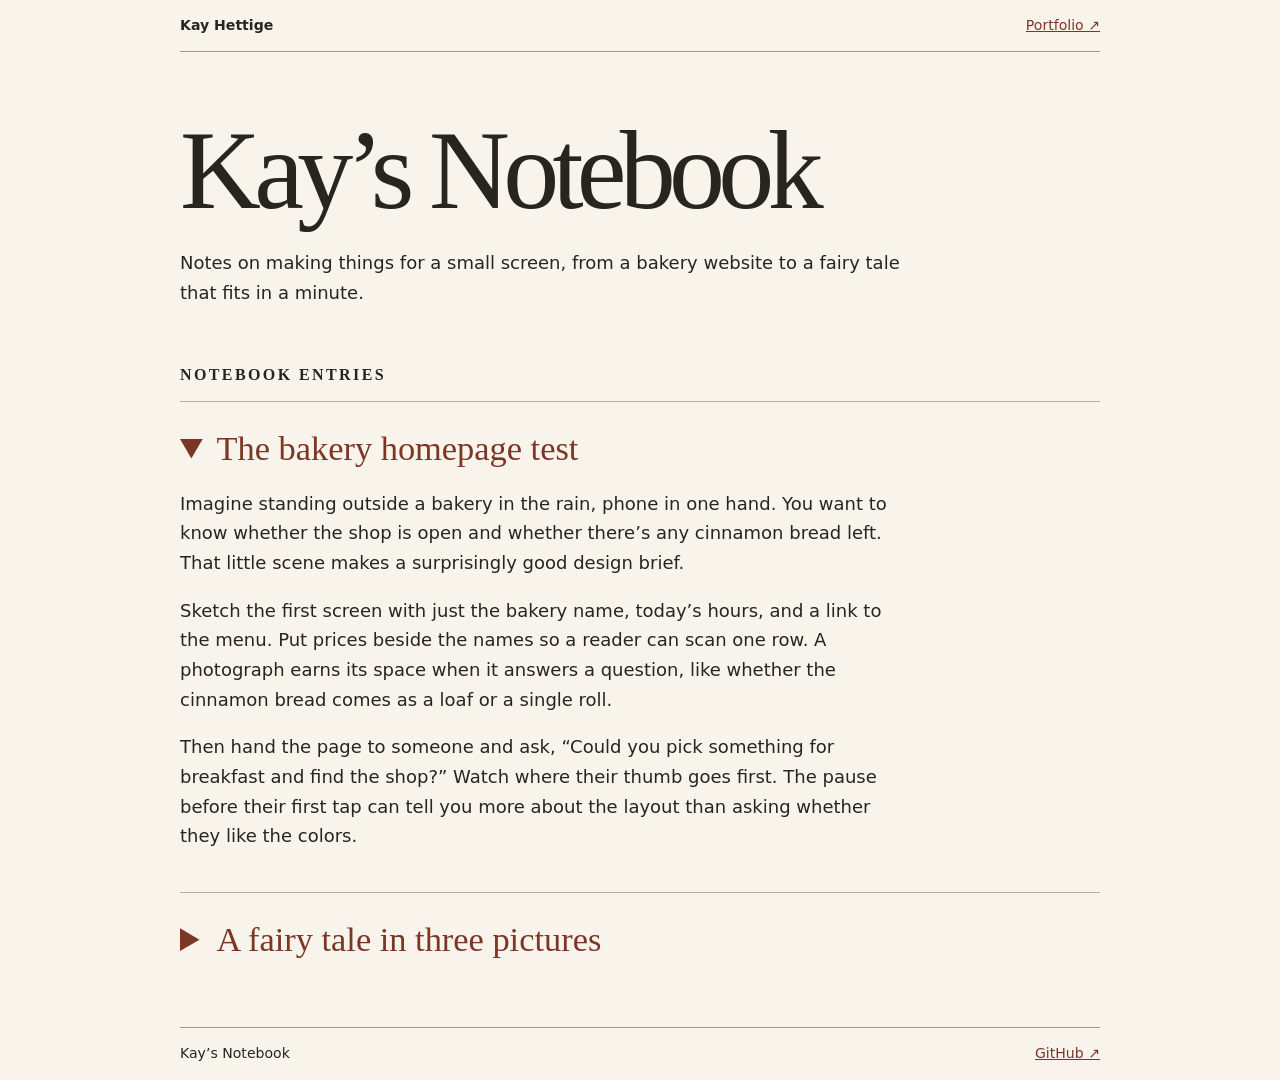
==== blog/index.html @ 29d6768a "Publish Kay’s Notebook with two opening entries" ====
<!doctype html>
<html lang="en"><head><meta charset="utf-8"><meta name="viewport" content="width=device-width, initial-scale=1"><title>Kay’s Notebook | Design & storytelling</title><meta name="description" content="Kay’s field notes on designing useful websites and writing short fantasy stories."><style>
*{box-sizing:border-box}body{margin:0;background:#f8f4ec;color:#28251f;font:18px/1.65 system-ui,sans-serif}main,header,footer{width:min(92%,920px);margin:auto}header,footer{display:flex;justify-content:space-between;gap:1em;padding:1em 0;border-bottom:1px solid #a79a86;font-size:.88rem}a,summary{color:#7c3626}a:hover,summary:hover{text-decoration:underline}h1,h2,summary{font-family:Georgia,serif}h1{font-weight:400;font-size:clamp(3.4rem,10vw,7rem);line-height:1;letter-spacing:-.06em;margin:.55em 0 .2em}main>p{max-width:40em;margin:0 0 3em}h2{font-size:1rem;text-transform:uppercase;letter-spacing:.15em}details{border-top:1px solid #b9ac98;padding:1.3em 0}summary{cursor:pointer;font-size:clamp(1.45rem,4vw,2.15rem);line-height:1.3}details p{max-width:62ch}footer{border-top:1px solid #a79a86;border-bottom:0;margin-top:3em}a:focus-visible,summary:focus-visible{outline:3px solid #77532e;outline-offset:4px}
</style></head><body><header><strong>Kay Hettige</strong><a href="../">Portfolio ↗</a></header><main><h1>Kay’s Notebook</h1><p>Notes on making things for a small screen, from a bakery website to a fairy tale that fits in a minute.</p><h2>Notebook entries</h2>
<details open><summary>The bakery homepage test</summary><p>Imagine standing outside a bakery in the rain, phone in one hand. You want to know whether the shop is open and whether there’s any cinnamon bread left. That little scene makes a surprisingly good design brief.</p><p>Sketch the first screen with just the bakery name, today’s hours, and a link to the menu. Put prices beside the names so a reader can scan one row. A photograph earns its space when it answers a question, like whether the cinnamon bread comes as a loaf or a single roll.</p><p>Then hand the page to someone and ask, “Could you pick something for breakfast and find the shop?” Watch where their thumb goes first. The pause before their first tap can tell you more about the layout than asking whether they like the colors.</p></details>
<details><summary>A fairy tale in three pictures</summary><p>A girl finds a moonbeam caught on her clothesline. By morning it will fade. She could keep it in a jar, but the moths have already gathered at her window.</p><p>For a short video, that opening gives us three pictures to work with. First, show the thread of light snagged on a wooden peg. Next, let the glass jar fill the frame as the girl lowers it over the light. Finally, show her lifting the jar again as the moths fly out carrying silver dust.</p><p>The middle picture matters most. Without the jar, the girl has nothing to give up. With it, opening her hand tells the ending before the narrator needs to say a word.</p></details></main><footer><span>Kay’s Notebook</span><a href="https://github.com/Omeela">GitHub ↗</a></footer></body></html>
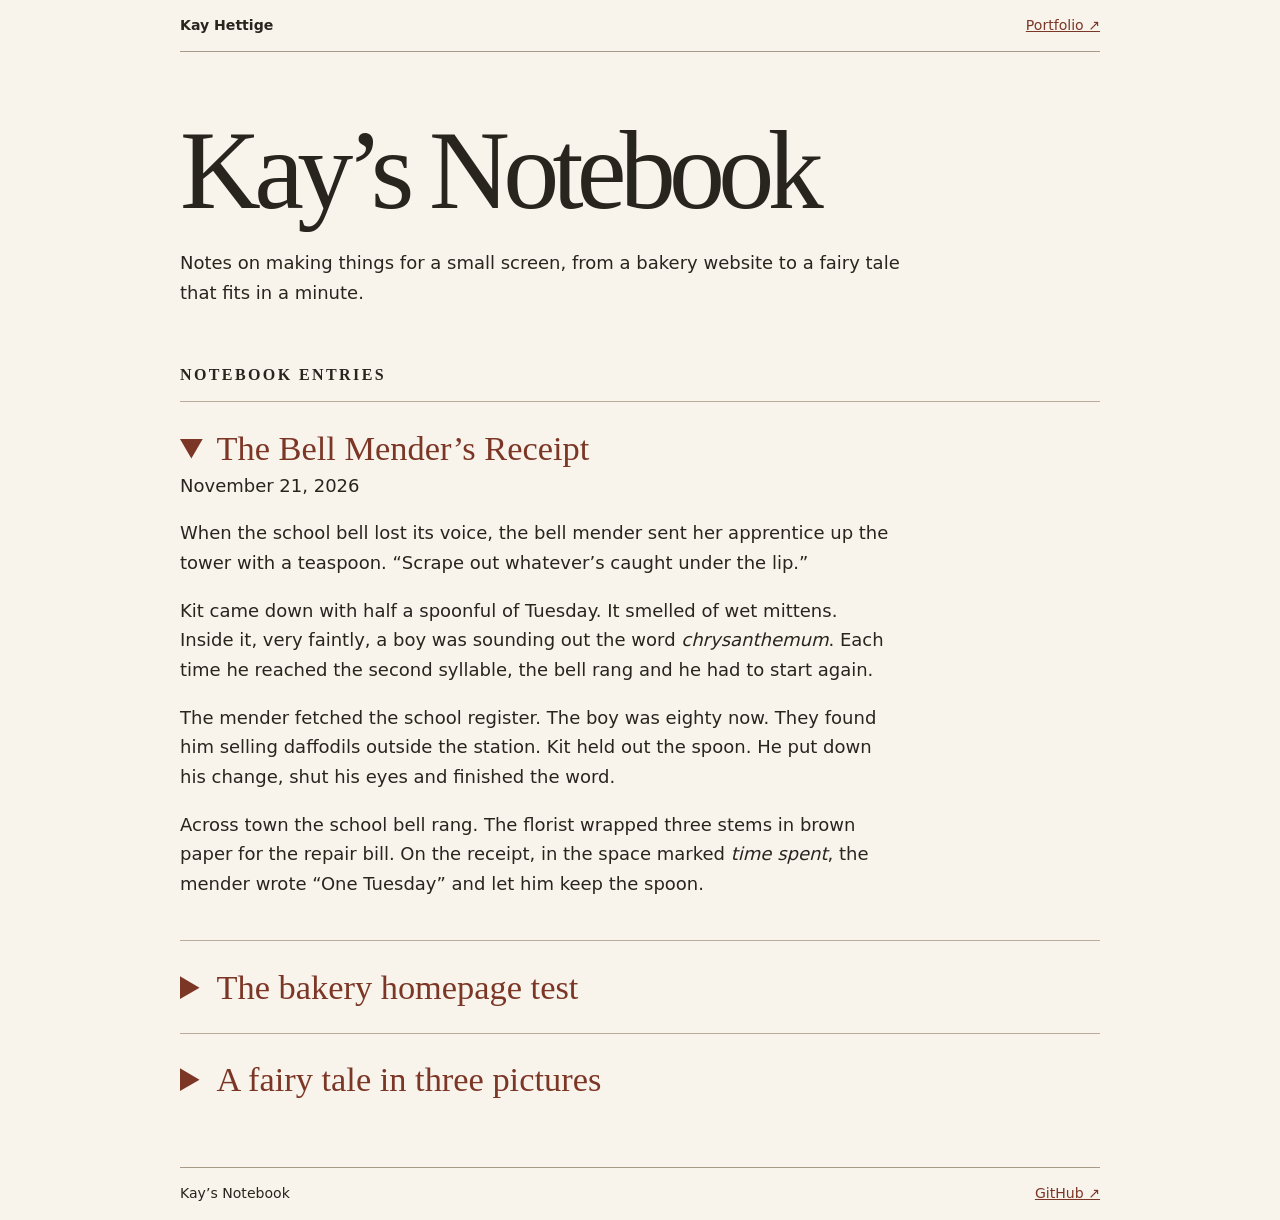
==== commit 38cba5ee: "Publish The Bell Mender’s Receipt for November 21" ====
--- a/blog/index.html
+++ b/blog/index.html
@@ -2,5 +2,6 @@
 <html lang="en"><head><meta charset="utf-8"><meta name="viewport" content="width=device-width, initial-scale=1"><title>Kay’s Notebook | Design & storytelling</title><meta name="description" content="Kay’s field notes on designing useful websites and writing short fantasy stories."><style>
 *{box-sizing:border-box}body{margin:0;background:#f8f4ec;color:#28251f;font:18px/1.65 system-ui,sans-serif}main,header,footer{width:min(92%,920px);margin:auto}header,footer{display:flex;justify-content:space-between;gap:1em;padding:1em 0;border-bottom:1px solid #a79a86;font-size:.88rem}a,summary{color:#7c3626}a:hover,summary:hover{text-decoration:underline}h1,h2,summary{font-family:Georgia,serif}h1{font-weight:400;font-size:clamp(3.4rem,10vw,7rem);line-height:1;letter-spacing:-.06em;margin:.55em 0 .2em}main>p{max-width:40em;margin:0 0 3em}h2{font-size:1rem;text-transform:uppercase;letter-spacing:.15em}details{border-top:1px solid #b9ac98;padding:1.3em 0}summary{cursor:pointer;font-size:clamp(1.45rem,4vw,2.15rem);line-height:1.3}details p{max-width:62ch}footer{border-top:1px solid #a79a86;border-bottom:0;margin-top:3em}a:focus-visible,summary:focus-visible{outline:3px solid #77532e;outline-offset:4px}
 </style></head><body><header><strong>Kay Hettige</strong><a href="../">Portfolio ↗</a></header><main><h1>Kay’s Notebook</h1><p>Notes on making things for a small screen, from a bakery website to a fairy tale that fits in a minute.</p><h2>Notebook entries</h2>
-<details open><summary>The bakery homepage test</summary><p>Imagine standing outside a bakery in the rain, phone in one hand. You want to know whether the shop is open and whether there’s any cinnamon bread left. That little scene makes a surprisingly good design brief.</p><p>Sketch the first screen with just the bakery name, today’s hours, and a link to the menu. Put prices beside the names so a reader can scan one row. A photograph earns its space when it answers a question, like whether the cinnamon bread comes as a loaf or a single roll.</p><p>Then hand the page to someone and ask, “Could you pick something for breakfast and find the shop?” Watch where their thumb goes first. The pause before their first tap can tell you more about the layout than asking whether they like the colors.</p></details>
+<details open id="the-bell-menders-receipt"><summary>The Bell Mender’s Receipt</summary><time datetime="2026-11-21">November 21, 2026</time><p>When the school bell lost its voice, the bell mender sent her apprentice up the tower with a teaspoon. “Scrape out whatever’s caught under the lip.”</p><p>Kit came down with half a spoonful of Tuesday. It smelled of wet mittens. Inside it, very faintly, a boy was sounding out the word <em>chrysanthemum</em>. Each time he reached the second syllable, the bell rang and he had to start again.</p><p>The mender fetched the school register. The boy was eighty now. They found him selling daffodils outside the station. Kit held out the spoon. He put down his change, shut his eyes and finished the word.</p><p>Across town the school bell rang. The florist wrapped three stems in brown paper for the repair bill. On the receipt, in the space marked <em>time spent</em>, the mender wrote “One Tuesday” and let him keep the spoon.</p></details>
+<details><summary>The bakery homepage test</summary><p>Imagine standing outside a bakery in the rain, phone in one hand. You want to know whether the shop is open and whether there’s any cinnamon bread left. That little scene makes a surprisingly good design brief.</p><p>Sketch the first screen with just the bakery name, today’s hours, and a link to the menu. Put prices beside the names so a reader can scan one row. A photograph earns its space when it answers a question, like whether the cinnamon bread comes as a loaf or a single roll.</p><p>Then hand the page to someone and ask, “Could you pick something for breakfast and find the shop?” Watch where their thumb goes first. The pause before their first tap can tell you more about the layout than asking whether they like the colors.</p></details>
 <details><summary>A fairy tale in three pictures</summary><p>A girl finds a moonbeam caught on her clothesline. By morning it will fade. She could keep it in a jar, but the moths have already gathered at her window.</p><p>For a short video, that opening gives us three pictures to work with. First, show the thread of light snagged on a wooden peg. Next, let the glass jar fill the frame as the girl lowers it over the light. Finally, show her lifting the jar again as the moths fly out carrying silver dust.</p><p>The middle picture matters most. Without the jar, the girl has nothing to give up. With it, opening her hand tells the ending before the narrator needs to say a word.</p></details></main><footer><span>Kay’s Notebook</span><a href="https://github.com/Omeela">GitHub ↗</a></footer></body></html>
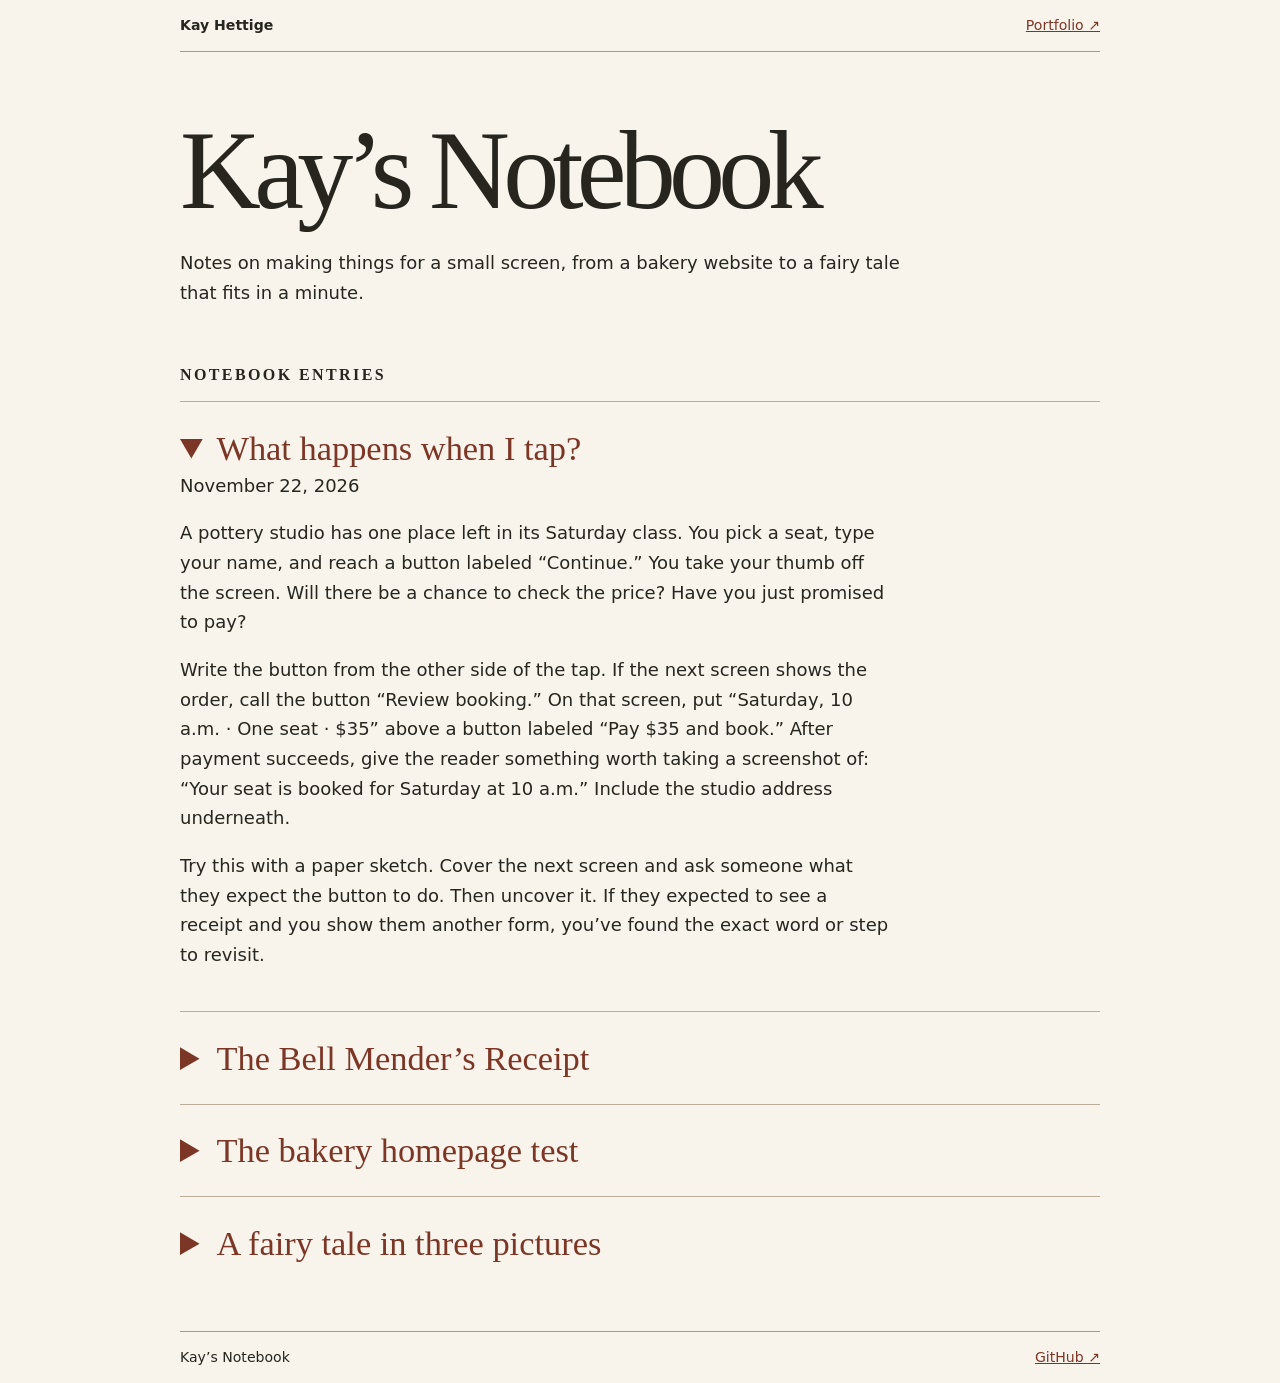
==== commit 00a50870: "Add November 22 design note on booking buttons" ====
--- a/blog/index.html
+++ b/blog/index.html
@@ -2,6 +2,7 @@
 <html lang="en"><head><meta charset="utf-8"><meta name="viewport" content="width=device-width, initial-scale=1"><title>Kay’s Notebook | Design & storytelling</title><meta name="description" content="Kay’s field notes on designing useful websites and writing short fantasy stories."><style>
 *{box-sizing:border-box}body{margin:0;background:#f8f4ec;color:#28251f;font:18px/1.65 system-ui,sans-serif}main,header,footer{width:min(92%,920px);margin:auto}header,footer{display:flex;justify-content:space-between;gap:1em;padding:1em 0;border-bottom:1px solid #a79a86;font-size:.88rem}a,summary{color:#7c3626}a:hover,summary:hover{text-decoration:underline}h1,h2,summary{font-family:Georgia,serif}h1{font-weight:400;font-size:clamp(3.4rem,10vw,7rem);line-height:1;letter-spacing:-.06em;margin:.55em 0 .2em}main>p{max-width:40em;margin:0 0 3em}h2{font-size:1rem;text-transform:uppercase;letter-spacing:.15em}details{border-top:1px solid #b9ac98;padding:1.3em 0}summary{cursor:pointer;font-size:clamp(1.45rem,4vw,2.15rem);line-height:1.3}details p{max-width:62ch}footer{border-top:1px solid #a79a86;border-bottom:0;margin-top:3em}a:focus-visible,summary:focus-visible{outline:3px solid #77532e;outline-offset:4px}
 </style></head><body><header><strong>Kay Hettige</strong><a href="../">Portfolio ↗</a></header><main><h1>Kay’s Notebook</h1><p>Notes on making things for a small screen, from a bakery website to a fairy tale that fits in a minute.</p><h2>Notebook entries</h2>
-<details open id="the-bell-menders-receipt"><summary>The Bell Mender’s Receipt</summary><time datetime="2026-11-21">November 21, 2026</time><p>When the school bell lost its voice, the bell mender sent her apprentice up the tower with a teaspoon. “Scrape out whatever’s caught under the lip.”</p><p>Kit came down with half a spoonful of Tuesday. It smelled of wet mittens. Inside it, very faintly, a boy was sounding out the word <em>chrysanthemum</em>. Each time he reached the second syllable, the bell rang and he had to start again.</p><p>The mender fetched the school register. The boy was eighty now. They found him selling daffodils outside the station. Kit held out the spoon. He put down his change, shut his eyes and finished the word.</p><p>Across town the school bell rang. The florist wrapped three stems in brown paper for the repair bill. On the receipt, in the space marked <em>time spent</em>, the mender wrote “One Tuesday” and let him keep the spoon.</p></details>
+<details open id="what-happens-when-i-tap"><summary>What happens when I tap?</summary><time datetime="2026-11-22">November 22, 2026</time><p>A pottery studio has one place left in its Saturday class. You pick a seat, type your name, and reach a button labeled “Continue.” You take your thumb off the screen. Will there be a chance to check the price? Have you just promised to pay?</p><p>Write the button from the other side of the tap. If the next screen shows the order, call the button “Review booking.” On that screen, put “Saturday, 10 a.m. · One seat · $35” above a button labeled “Pay $35 and book.” After payment succeeds, give the reader something worth taking a screenshot of: “Your seat is booked for Saturday at 10 a.m.” Include the studio address underneath.</p><p>Try this with a paper sketch. Cover the next screen and ask someone what they expect the button to do. Then uncover it. If they expected to see a receipt and you show them another form, you’ve found the exact word or step to revisit.</p></details>
+<details id="the-bell-menders-receipt"><summary>The Bell Mender’s Receipt</summary><time datetime="2026-11-21">November 21, 2026</time><p>When the school bell lost its voice, the bell mender sent her apprentice up the tower with a teaspoon. “Scrape out whatever’s caught under the lip.”</p><p>Kit came down with half a spoonful of Tuesday. It smelled of wet mittens. Inside it, very faintly, a boy was sounding out the word <em>chrysanthemum</em>. Each time he reached the second syllable, the bell rang and he had to start again.</p><p>The mender fetched the school register. The boy was eighty now. They found him selling daffodils outside the station. Kit held out the spoon. He put down his change, shut his eyes and finished the word.</p><p>Across town the school bell rang. The florist wrapped three stems in brown paper for the repair bill. On the receipt, in the space marked <em>time spent</em>, the mender wrote “One Tuesday” and let him keep the spoon.</p></details>
 <details><summary>The bakery homepage test</summary><p>Imagine standing outside a bakery in the rain, phone in one hand. You want to know whether the shop is open and whether there’s any cinnamon bread left. That little scene makes a surprisingly good design brief.</p><p>Sketch the first screen with just the bakery name, today’s hours, and a link to the menu. Put prices beside the names so a reader can scan one row. A photograph earns its space when it answers a question, like whether the cinnamon bread comes as a loaf or a single roll.</p><p>Then hand the page to someone and ask, “Could you pick something for breakfast and find the shop?” Watch where their thumb goes first. The pause before their first tap can tell you more about the layout than asking whether they like the colors.</p></details>
 <details><summary>A fairy tale in three pictures</summary><p>A girl finds a moonbeam caught on her clothesline. By morning it will fade. She could keep it in a jar, but the moths have already gathered at her window.</p><p>For a short video, that opening gives us three pictures to work with. First, show the thread of light snagged on a wooden peg. Next, let the glass jar fill the frame as the girl lowers it over the light. Finally, show her lifting the jar again as the moths fly out carrying silver dust.</p><p>The middle picture matters most. Without the jar, the girl has nothing to give up. With it, opening her hand tells the ending before the narrator needs to say a word.</p></details></main><footer><span>Kay’s Notebook</span><a href="https://github.com/Omeela">GitHub ↗</a></footer></body></html>
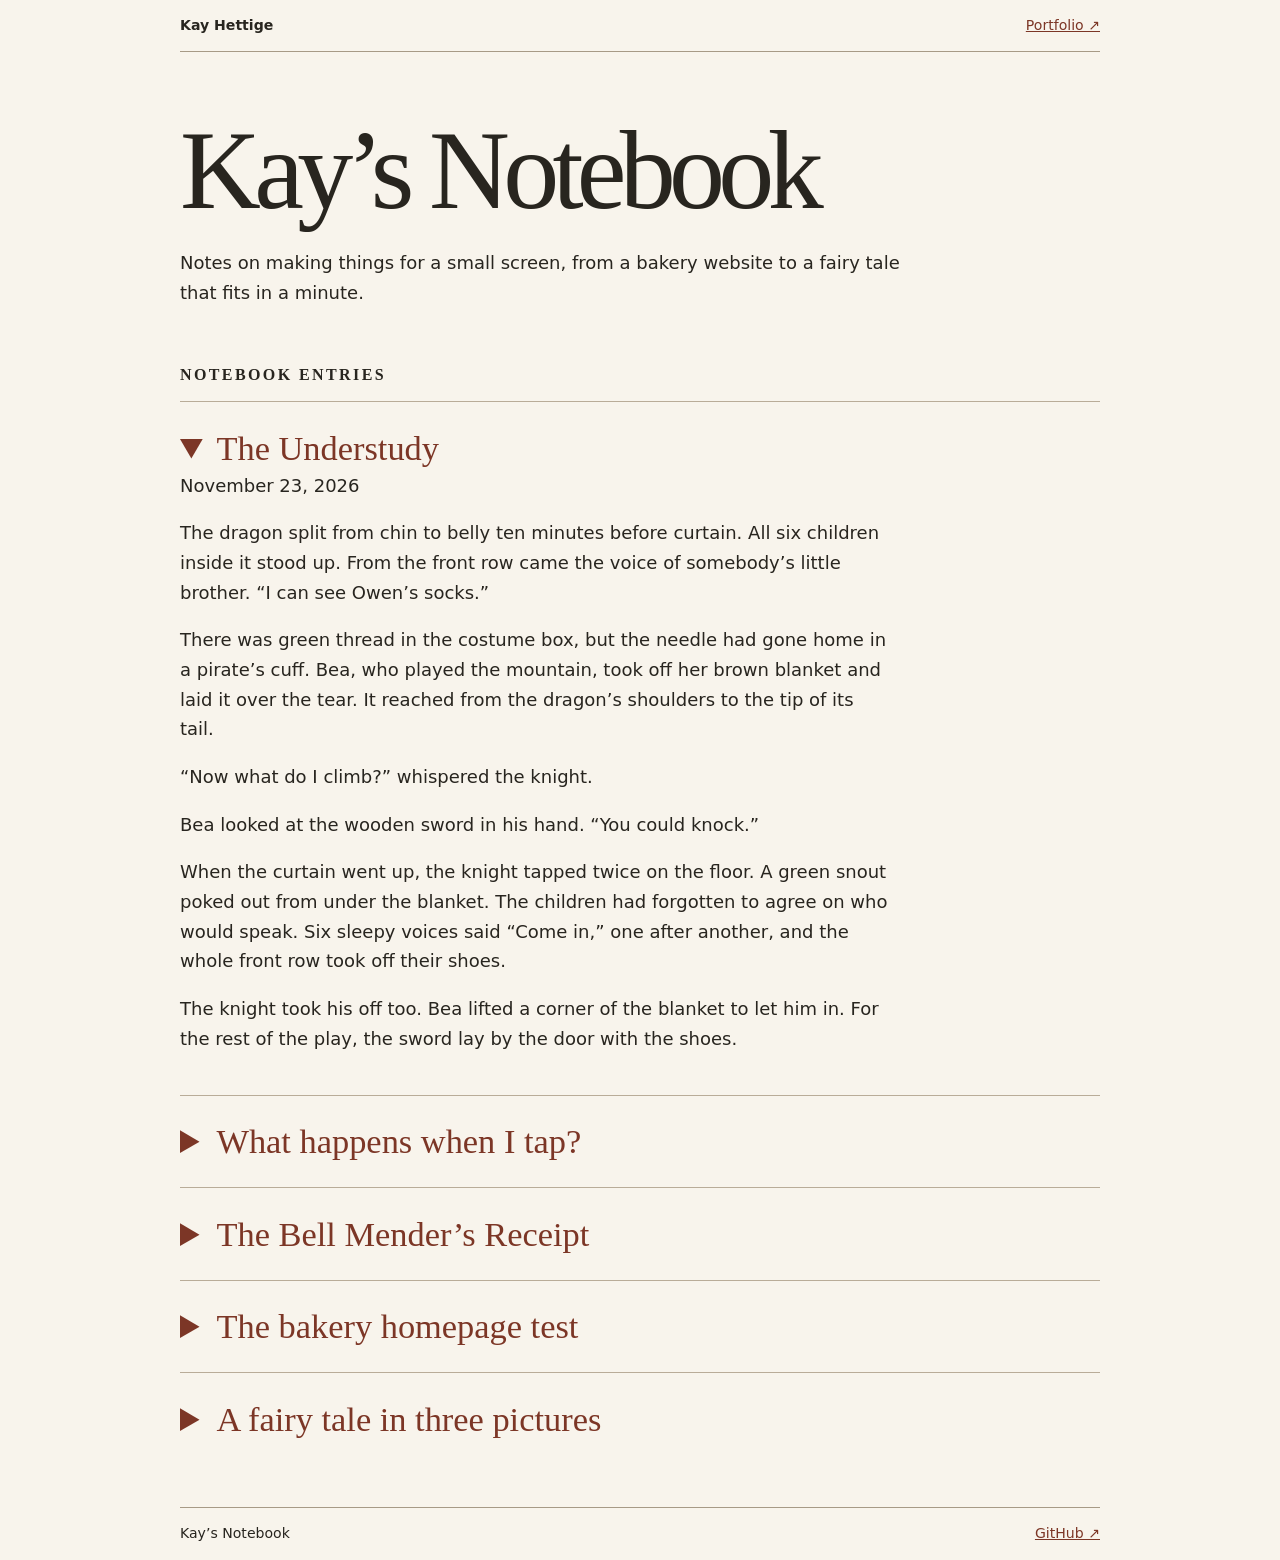
==== commit ed580af8: "Add The Understudy for November 23" ====
--- a/blog/index.html
+++ b/blog/index.html
@@ -2,7 +2,8 @@
 <html lang="en"><head><meta charset="utf-8"><meta name="viewport" content="width=device-width, initial-scale=1"><title>Kay’s Notebook | Design & storytelling</title><meta name="description" content="Kay’s field notes on designing useful websites and writing short fantasy stories."><style>
 *{box-sizing:border-box}body{margin:0;background:#f8f4ec;color:#28251f;font:18px/1.65 system-ui,sans-serif}main,header,footer{width:min(92%,920px);margin:auto}header,footer{display:flex;justify-content:space-between;gap:1em;padding:1em 0;border-bottom:1px solid #a79a86;font-size:.88rem}a,summary{color:#7c3626}a:hover,summary:hover{text-decoration:underline}h1,h2,summary{font-family:Georgia,serif}h1{font-weight:400;font-size:clamp(3.4rem,10vw,7rem);line-height:1;letter-spacing:-.06em;margin:.55em 0 .2em}main>p{max-width:40em;margin:0 0 3em}h2{font-size:1rem;text-transform:uppercase;letter-spacing:.15em}details{border-top:1px solid #b9ac98;padding:1.3em 0}summary{cursor:pointer;font-size:clamp(1.45rem,4vw,2.15rem);line-height:1.3}details p{max-width:62ch}footer{border-top:1px solid #a79a86;border-bottom:0;margin-top:3em}a:focus-visible,summary:focus-visible{outline:3px solid #77532e;outline-offset:4px}
 </style></head><body><header><strong>Kay Hettige</strong><a href="../">Portfolio ↗</a></header><main><h1>Kay’s Notebook</h1><p>Notes on making things for a small screen, from a bakery website to a fairy tale that fits in a minute.</p><h2>Notebook entries</h2>
-<details open id="what-happens-when-i-tap"><summary>What happens when I tap?</summary><time datetime="2026-11-22">November 22, 2026</time><p>A pottery studio has one place left in its Saturday class. You pick a seat, type your name, and reach a button labeled “Continue.” You take your thumb off the screen. Will there be a chance to check the price? Have you just promised to pay?</p><p>Write the button from the other side of the tap. If the next screen shows the order, call the button “Review booking.” On that screen, put “Saturday, 10 a.m. · One seat · $35” above a button labeled “Pay $35 and book.” After payment succeeds, give the reader something worth taking a screenshot of: “Your seat is booked for Saturday at 10 a.m.” Include the studio address underneath.</p><p>Try this with a paper sketch. Cover the next screen and ask someone what they expect the button to do. Then uncover it. If they expected to see a receipt and you show them another form, you’ve found the exact word or step to revisit.</p></details>
+<details open id="the-understudy"><summary>The Understudy</summary><time datetime="2026-11-23">November 23, 2026</time><p>The dragon split from chin to belly ten minutes before curtain. All six children inside it stood up. From the front row came the voice of somebody’s little brother. “I can see Owen’s socks.”</p><p>There was green thread in the costume box, but the needle had gone home in a pirate’s cuff. Bea, who played the mountain, took off her brown blanket and laid it over the tear. It reached from the dragon’s shoulders to the tip of its tail.</p><p>“Now what do I climb?” whispered the knight.</p><p>Bea looked at the wooden sword in his hand. “You could knock.”</p><p>When the curtain went up, the knight tapped twice on the floor. A green snout poked out from under the blanket. The children had forgotten to agree on who would speak. Six sleepy voices said “Come in,” one after another, and the whole front row took off their shoes.</p><p>The knight took his off too. Bea lifted a corner of the blanket to let him in. For the rest of the play, the sword lay by the door with the shoes.</p></details>
+<details id="what-happens-when-i-tap"><summary>What happens when I tap?</summary><time datetime="2026-11-22">November 22, 2026</time><p>A pottery studio has one place left in its Saturday class. You pick a seat, type your name, and reach a button labeled “Continue.” You take your thumb off the screen. Will there be a chance to check the price? Have you just promised to pay?</p><p>Write the button from the other side of the tap. If the next screen shows the order, call the button “Review booking.” On that screen, put “Saturday, 10 a.m. · One seat · $35” above a button labeled “Pay $35 and book.” After payment succeeds, give the reader something worth taking a screenshot of: “Your seat is booked for Saturday at 10 a.m.” Include the studio address underneath.</p><p>Try this with a paper sketch. Cover the next screen and ask someone what they expect the button to do. Then uncover it. If they expected to see a receipt and you show them another form, you’ve found the exact word or step to revisit.</p></details>
 <details id="the-bell-menders-receipt"><summary>The Bell Mender’s Receipt</summary><time datetime="2026-11-21">November 21, 2026</time><p>When the school bell lost its voice, the bell mender sent her apprentice up the tower with a teaspoon. “Scrape out whatever’s caught under the lip.”</p><p>Kit came down with half a spoonful of Tuesday. It smelled of wet mittens. Inside it, very faintly, a boy was sounding out the word <em>chrysanthemum</em>. Each time he reached the second syllable, the bell rang and he had to start again.</p><p>The mender fetched the school register. The boy was eighty now. They found him selling daffodils outside the station. Kit held out the spoon. He put down his change, shut his eyes and finished the word.</p><p>Across town the school bell rang. The florist wrapped three stems in brown paper for the repair bill. On the receipt, in the space marked <em>time spent</em>, the mender wrote “One Tuesday” and let him keep the spoon.</p></details>
 <details><summary>The bakery homepage test</summary><p>Imagine standing outside a bakery in the rain, phone in one hand. You want to know whether the shop is open and whether there’s any cinnamon bread left. That little scene makes a surprisingly good design brief.</p><p>Sketch the first screen with just the bakery name, today’s hours, and a link to the menu. Put prices beside the names so a reader can scan one row. A photograph earns its space when it answers a question, like whether the cinnamon bread comes as a loaf or a single roll.</p><p>Then hand the page to someone and ask, “Could you pick something for breakfast and find the shop?” Watch where their thumb goes first. The pause before their first tap can tell you more about the layout than asking whether they like the colors.</p></details>
 <details><summary>A fairy tale in three pictures</summary><p>A girl finds a moonbeam caught on her clothesline. By morning it will fade. She could keep it in a jar, but the moths have already gathered at her window.</p><p>For a short video, that opening gives us three pictures to work with. First, show the thread of light snagged on a wooden peg. Next, let the glass jar fill the frame as the girl lowers it over the light. Finally, show her lifting the jar again as the moths fly out carrying silver dust.</p><p>The middle picture matters most. Without the jar, the girl has nothing to give up. With it, opening her hand tells the ending before the narrator needs to say a word.</p></details></main><footer><span>Kay’s Notebook</span><a href="https://github.com/Omeela">GitHub ↗</a></footer></body></html>
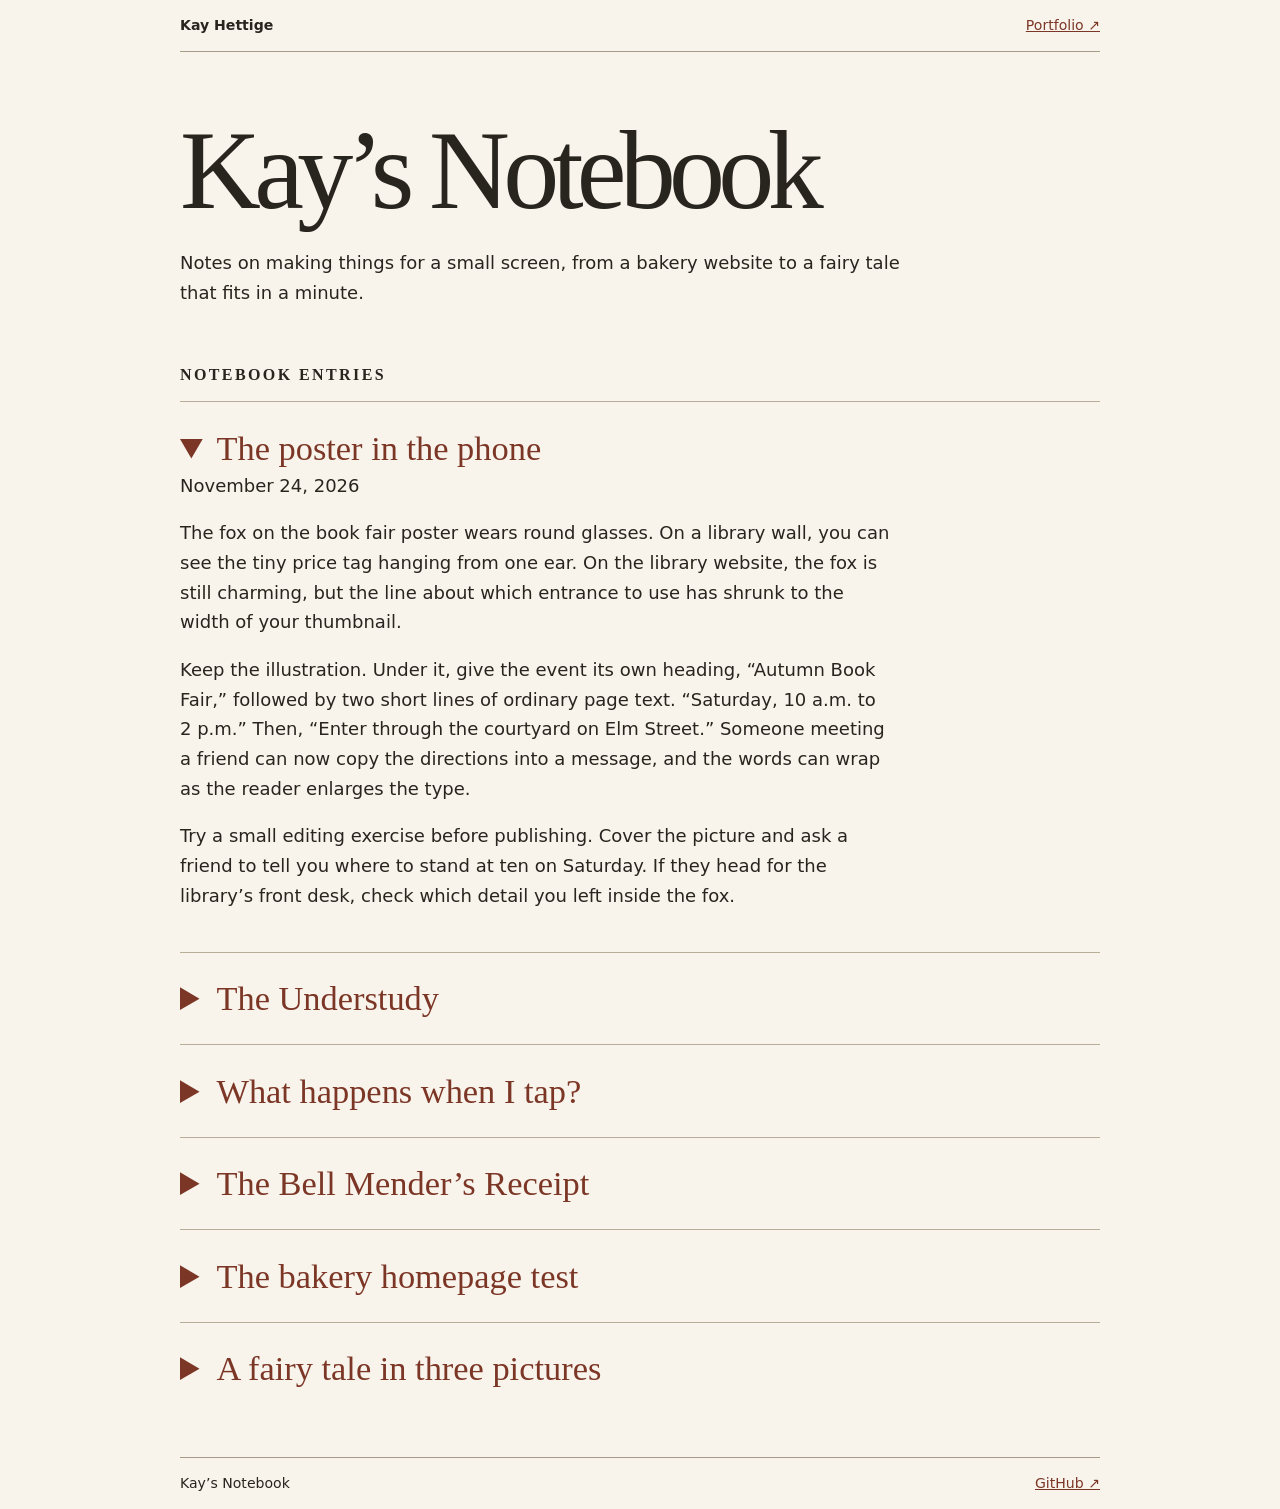
==== commit f04158b8: "Publish The poster in the phone for November 24" ====
--- a/blog/index.html
+++ b/blog/index.html
@@ -2,7 +2,8 @@
 <html lang="en"><head><meta charset="utf-8"><meta name="viewport" content="width=device-width, initial-scale=1"><title>Kay’s Notebook | Design & storytelling</title><meta name="description" content="Kay’s field notes on designing useful websites and writing short fantasy stories."><style>
 *{box-sizing:border-box}body{margin:0;background:#f8f4ec;color:#28251f;font:18px/1.65 system-ui,sans-serif}main,header,footer{width:min(92%,920px);margin:auto}header,footer{display:flex;justify-content:space-between;gap:1em;padding:1em 0;border-bottom:1px solid #a79a86;font-size:.88rem}a,summary{color:#7c3626}a:hover,summary:hover{text-decoration:underline}h1,h2,summary{font-family:Georgia,serif}h1{font-weight:400;font-size:clamp(3.4rem,10vw,7rem);line-height:1;letter-spacing:-.06em;margin:.55em 0 .2em}main>p{max-width:40em;margin:0 0 3em}h2{font-size:1rem;text-transform:uppercase;letter-spacing:.15em}details{border-top:1px solid #b9ac98;padding:1.3em 0}summary{cursor:pointer;font-size:clamp(1.45rem,4vw,2.15rem);line-height:1.3}details p{max-width:62ch}footer{border-top:1px solid #a79a86;border-bottom:0;margin-top:3em}a:focus-visible,summary:focus-visible{outline:3px solid #77532e;outline-offset:4px}
 </style></head><body><header><strong>Kay Hettige</strong><a href="../">Portfolio ↗</a></header><main><h1>Kay’s Notebook</h1><p>Notes on making things for a small screen, from a bakery website to a fairy tale that fits in a minute.</p><h2>Notebook entries</h2>
-<details open id="the-understudy"><summary>The Understudy</summary><time datetime="2026-11-23">November 23, 2026</time><p>The dragon split from chin to belly ten minutes before curtain. All six children inside it stood up. From the front row came the voice of somebody’s little brother. “I can see Owen’s socks.”</p><p>There was green thread in the costume box, but the needle had gone home in a pirate’s cuff. Bea, who played the mountain, took off her brown blanket and laid it over the tear. It reached from the dragon’s shoulders to the tip of its tail.</p><p>“Now what do I climb?” whispered the knight.</p><p>Bea looked at the wooden sword in his hand. “You could knock.”</p><p>When the curtain went up, the knight tapped twice on the floor. A green snout poked out from under the blanket. The children had forgotten to agree on who would speak. Six sleepy voices said “Come in,” one after another, and the whole front row took off their shoes.</p><p>The knight took his off too. Bea lifted a corner of the blanket to let him in. For the rest of the play, the sword lay by the door with the shoes.</p></details>
+<details open id="the-poster-in-the-phone"><summary>The poster in the phone</summary><time datetime="2026-11-24">November 24, 2026</time><p>The fox on the book fair poster wears round glasses. On a library wall, you can see the tiny price tag hanging from one ear. On the library website, the fox is still charming, but the line about which entrance to use has shrunk to the width of your thumbnail.</p><p>Keep the illustration. Under it, give the event its own heading, “Autumn Book Fair,” followed by two short lines of ordinary page text. “Saturday, 10 a.m. to 2 p.m.” Then, “Enter through the courtyard on Elm Street.” Someone meeting a friend can now copy the directions into a message, and the words can wrap as the reader enlarges the type.</p><p>Try a small editing exercise before publishing. Cover the picture and ask a friend to tell you where to stand at ten on Saturday. If they head for the library’s front desk, check which detail you left inside the fox.</p></details>
+<details id="the-understudy"><summary>The Understudy</summary><time datetime="2026-11-23">November 23, 2026</time><p>The dragon split from chin to belly ten minutes before curtain. All six children inside it stood up. From the front row came the voice of somebody’s little brother. “I can see Owen’s socks.”</p><p>There was green thread in the costume box, but the needle had gone home in a pirate’s cuff. Bea, who played the mountain, took off her brown blanket and laid it over the tear. It reached from the dragon’s shoulders to the tip of its tail.</p><p>“Now what do I climb?” whispered the knight.</p><p>Bea looked at the wooden sword in his hand. “You could knock.”</p><p>When the curtain went up, the knight tapped twice on the floor. A green snout poked out from under the blanket. The children had forgotten to agree on who would speak. Six sleepy voices said “Come in,” one after another, and the whole front row took off their shoes.</p><p>The knight took his off too. Bea lifted a corner of the blanket to let him in. For the rest of the play, the sword lay by the door with the shoes.</p></details>
 <details id="what-happens-when-i-tap"><summary>What happens when I tap?</summary><time datetime="2026-11-22">November 22, 2026</time><p>A pottery studio has one place left in its Saturday class. You pick a seat, type your name, and reach a button labeled “Continue.” You take your thumb off the screen. Will there be a chance to check the price? Have you just promised to pay?</p><p>Write the button from the other side of the tap. If the next screen shows the order, call the button “Review booking.” On that screen, put “Saturday, 10 a.m. · One seat · $35” above a button labeled “Pay $35 and book.” After payment succeeds, give the reader something worth taking a screenshot of: “Your seat is booked for Saturday at 10 a.m.” Include the studio address underneath.</p><p>Try this with a paper sketch. Cover the next screen and ask someone what they expect the button to do. Then uncover it. If they expected to see a receipt and you show them another form, you’ve found the exact word or step to revisit.</p></details>
 <details id="the-bell-menders-receipt"><summary>The Bell Mender’s Receipt</summary><time datetime="2026-11-21">November 21, 2026</time><p>When the school bell lost its voice, the bell mender sent her apprentice up the tower with a teaspoon. “Scrape out whatever’s caught under the lip.”</p><p>Kit came down with half a spoonful of Tuesday. It smelled of wet mittens. Inside it, very faintly, a boy was sounding out the word <em>chrysanthemum</em>. Each time he reached the second syllable, the bell rang and he had to start again.</p><p>The mender fetched the school register. The boy was eighty now. They found him selling daffodils outside the station. Kit held out the spoon. He put down his change, shut his eyes and finished the word.</p><p>Across town the school bell rang. The florist wrapped three stems in brown paper for the repair bill. On the receipt, in the space marked <em>time spent</em>, the mender wrote “One Tuesday” and let him keep the spoon.</p></details>
 <details><summary>The bakery homepage test</summary><p>Imagine standing outside a bakery in the rain, phone in one hand. You want to know whether the shop is open and whether there’s any cinnamon bread left. That little scene makes a surprisingly good design brief.</p><p>Sketch the first screen with just the bakery name, today’s hours, and a link to the menu. Put prices beside the names so a reader can scan one row. A photograph earns its space when it answers a question, like whether the cinnamon bread comes as a loaf or a single roll.</p><p>Then hand the page to someone and ask, “Could you pick something for breakfast and find the shop?” Watch where their thumb goes first. The pause before their first tap can tell you more about the layout than asking whether they like the colors.</p></details>
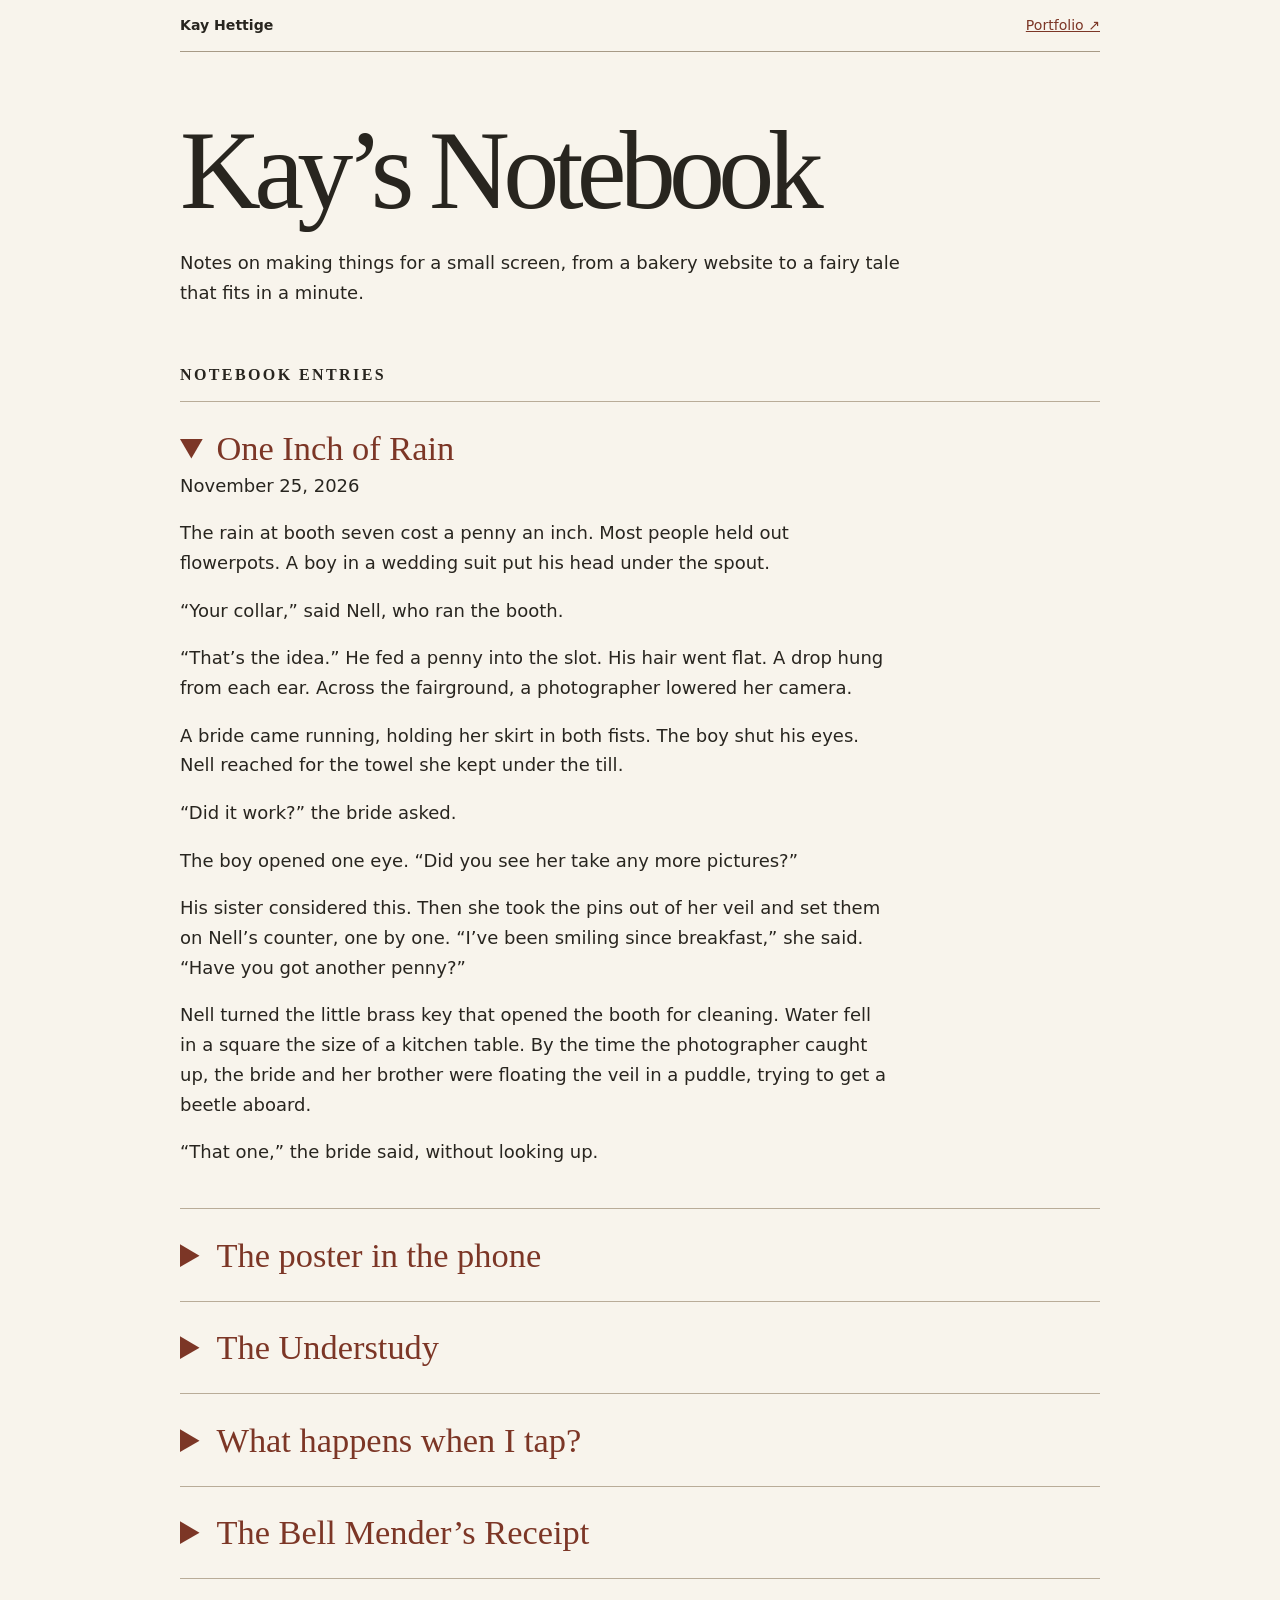
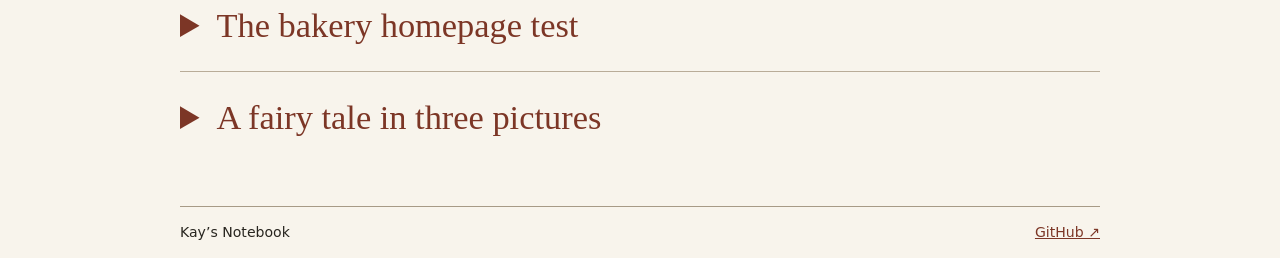
==== commit 1e5142f6: "Publish One Inch of Rain" ====
--- a/blog/index.html
+++ b/blog/index.html
@@ -2,7 +2,8 @@
 <html lang="en"><head><meta charset="utf-8"><meta name="viewport" content="width=device-width, initial-scale=1"><title>Kay’s Notebook | Design & storytelling</title><meta name="description" content="Kay’s field notes on designing useful websites and writing short fantasy stories."><style>
 *{box-sizing:border-box}body{margin:0;background:#f8f4ec;color:#28251f;font:18px/1.65 system-ui,sans-serif}main,header,footer{width:min(92%,920px);margin:auto}header,footer{display:flex;justify-content:space-between;gap:1em;padding:1em 0;border-bottom:1px solid #a79a86;font-size:.88rem}a,summary{color:#7c3626}a:hover,summary:hover{text-decoration:underline}h1,h2,summary{font-family:Georgia,serif}h1{font-weight:400;font-size:clamp(3.4rem,10vw,7rem);line-height:1;letter-spacing:-.06em;margin:.55em 0 .2em}main>p{max-width:40em;margin:0 0 3em}h2{font-size:1rem;text-transform:uppercase;letter-spacing:.15em}details{border-top:1px solid #b9ac98;padding:1.3em 0}summary{cursor:pointer;font-size:clamp(1.45rem,4vw,2.15rem);line-height:1.3}details p{max-width:62ch}footer{border-top:1px solid #a79a86;border-bottom:0;margin-top:3em}a:focus-visible,summary:focus-visible{outline:3px solid #77532e;outline-offset:4px}
 </style></head><body><header><strong>Kay Hettige</strong><a href="../">Portfolio ↗</a></header><main><h1>Kay’s Notebook</h1><p>Notes on making things for a small screen, from a bakery website to a fairy tale that fits in a minute.</p><h2>Notebook entries</h2>
-<details open id="the-poster-in-the-phone"><summary>The poster in the phone</summary><time datetime="2026-11-24">November 24, 2026</time><p>The fox on the book fair poster wears round glasses. On a library wall, you can see the tiny price tag hanging from one ear. On the library website, the fox is still charming, but the line about which entrance to use has shrunk to the width of your thumbnail.</p><p>Keep the illustration. Under it, give the event its own heading, “Autumn Book Fair,” followed by two short lines of ordinary page text. “Saturday, 10 a.m. to 2 p.m.” Then, “Enter through the courtyard on Elm Street.” Someone meeting a friend can now copy the directions into a message, and the words can wrap as the reader enlarges the type.</p><p>Try a small editing exercise before publishing. Cover the picture and ask a friend to tell you where to stand at ten on Saturday. If they head for the library’s front desk, check which detail you left inside the fox.</p></details>
+<details open id="one-inch-of-rain"><summary>One Inch of Rain</summary><time datetime="2026-11-25">November 25, 2026</time><p>The rain at booth seven cost a penny an inch. Most people held out flowerpots. A boy in a wedding suit put his head under the spout.</p><p>“Your collar,” said Nell, who ran the booth.</p><p>“That’s the idea.” He fed a penny into the slot. His hair went flat. A drop hung from each ear. Across the fairground, a photographer lowered her camera.</p><p>A bride came running, holding her skirt in both fists. The boy shut his eyes. Nell reached for the towel she kept under the till.</p><p>“Did it work?” the bride asked.</p><p>The boy opened one eye. “Did you see her take any more pictures?”</p><p>His sister considered this. Then she took the pins out of her veil and set them on Nell’s counter, one by one. “I’ve been smiling since breakfast,” she said. “Have you got another penny?”</p><p>Nell turned the little brass key that opened the booth for cleaning. Water fell in a square the size of a kitchen table. By the time the photographer caught up, the bride and her brother were floating the veil in a puddle, trying to get a beetle aboard.</p><p>“That one,” the bride said, without looking up.</p></details>
+<details id="the-poster-in-the-phone"><summary>The poster in the phone</summary><time datetime="2026-11-24">November 24, 2026</time><p>The fox on the book fair poster wears round glasses. On a library wall, you can see the tiny price tag hanging from one ear. On the library website, the fox is still charming, but the line about which entrance to use has shrunk to the width of your thumbnail.</p><p>Keep the illustration. Under it, give the event its own heading, “Autumn Book Fair,” followed by two short lines of ordinary page text. “Saturday, 10 a.m. to 2 p.m.” Then, “Enter through the courtyard on Elm Street.” Someone meeting a friend can now copy the directions into a message, and the words can wrap as the reader enlarges the type.</p><p>Try a small editing exercise before publishing. Cover the picture and ask a friend to tell you where to stand at ten on Saturday. If they head for the library’s front desk, check which detail you left inside the fox.</p></details>
 <details id="the-understudy"><summary>The Understudy</summary><time datetime="2026-11-23">November 23, 2026</time><p>The dragon split from chin to belly ten minutes before curtain. All six children inside it stood up. From the front row came the voice of somebody’s little brother. “I can see Owen’s socks.”</p><p>There was green thread in the costume box, but the needle had gone home in a pirate’s cuff. Bea, who played the mountain, took off her brown blanket and laid it over the tear. It reached from the dragon’s shoulders to the tip of its tail.</p><p>“Now what do I climb?” whispered the knight.</p><p>Bea looked at the wooden sword in his hand. “You could knock.”</p><p>When the curtain went up, the knight tapped twice on the floor. A green snout poked out from under the blanket. The children had forgotten to agree on who would speak. Six sleepy voices said “Come in,” one after another, and the whole front row took off their shoes.</p><p>The knight took his off too. Bea lifted a corner of the blanket to let him in. For the rest of the play, the sword lay by the door with the shoes.</p></details>
 <details id="what-happens-when-i-tap"><summary>What happens when I tap?</summary><time datetime="2026-11-22">November 22, 2026</time><p>A pottery studio has one place left in its Saturday class. You pick a seat, type your name, and reach a button labeled “Continue.” You take your thumb off the screen. Will there be a chance to check the price? Have you just promised to pay?</p><p>Write the button from the other side of the tap. If the next screen shows the order, call the button “Review booking.” On that screen, put “Saturday, 10 a.m. · One seat · $35” above a button labeled “Pay $35 and book.” After payment succeeds, give the reader something worth taking a screenshot of: “Your seat is booked for Saturday at 10 a.m.” Include the studio address underneath.</p><p>Try this with a paper sketch. Cover the next screen and ask someone what they expect the button to do. Then uncover it. If they expected to see a receipt and you show them another form, you’ve found the exact word or step to revisit.</p></details>
 <details id="the-bell-menders-receipt"><summary>The Bell Mender’s Receipt</summary><time datetime="2026-11-21">November 21, 2026</time><p>When the school bell lost its voice, the bell mender sent her apprentice up the tower with a teaspoon. “Scrape out whatever’s caught under the lip.”</p><p>Kit came down with half a spoonful of Tuesday. It smelled of wet mittens. Inside it, very faintly, a boy was sounding out the word <em>chrysanthemum</em>. Each time he reached the second syllable, the bell rang and he had to start again.</p><p>The mender fetched the school register. The boy was eighty now. They found him selling daffodils outside the station. Kit held out the spoon. He put down his change, shut his eyes and finished the word.</p><p>Across town the school bell rang. The florist wrapped three stems in brown paper for the repair bill. On the receipt, in the space marked <em>time spent</em>, the mender wrote “One Tuesday” and let him keep the spoon.</p></details>
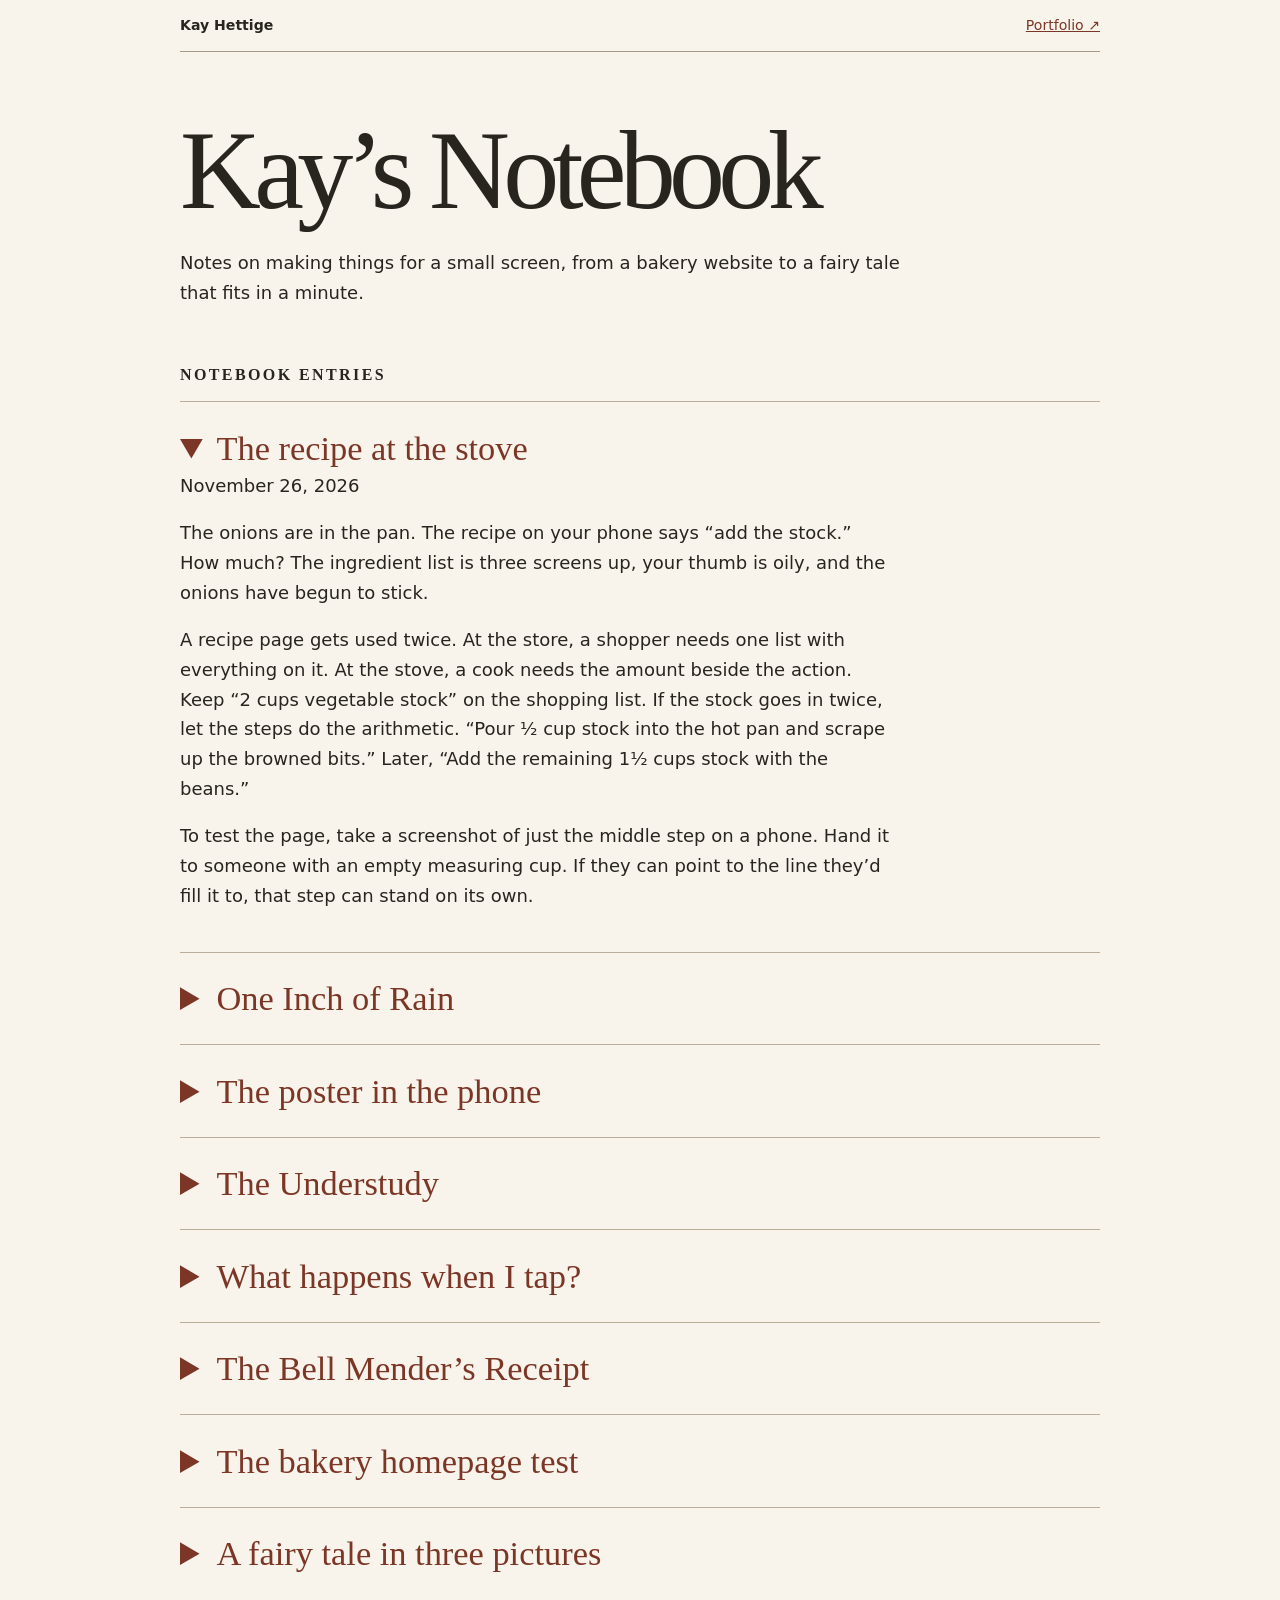
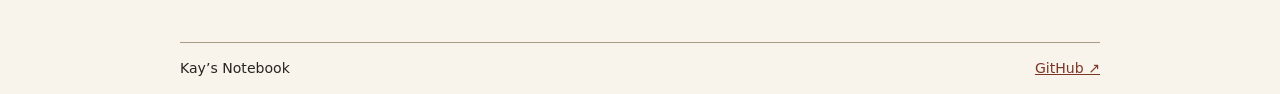
==== commit 6cf6c0d4: "Publish The recipe at the stove for November 26" ====
--- a/blog/index.html
+++ b/blog/index.html
@@ -2,7 +2,8 @@
 <html lang="en"><head><meta charset="utf-8"><meta name="viewport" content="width=device-width, initial-scale=1"><title>Kay’s Notebook | Design & storytelling</title><meta name="description" content="Kay’s field notes on designing useful websites and writing short fantasy stories."><style>
 *{box-sizing:border-box}body{margin:0;background:#f8f4ec;color:#28251f;font:18px/1.65 system-ui,sans-serif}main,header,footer{width:min(92%,920px);margin:auto}header,footer{display:flex;justify-content:space-between;gap:1em;padding:1em 0;border-bottom:1px solid #a79a86;font-size:.88rem}a,summary{color:#7c3626}a:hover,summary:hover{text-decoration:underline}h1,h2,summary{font-family:Georgia,serif}h1{font-weight:400;font-size:clamp(3.4rem,10vw,7rem);line-height:1;letter-spacing:-.06em;margin:.55em 0 .2em}main>p{max-width:40em;margin:0 0 3em}h2{font-size:1rem;text-transform:uppercase;letter-spacing:.15em}details{border-top:1px solid #b9ac98;padding:1.3em 0}summary{cursor:pointer;font-size:clamp(1.45rem,4vw,2.15rem);line-height:1.3}details p{max-width:62ch}footer{border-top:1px solid #a79a86;border-bottom:0;margin-top:3em}a:focus-visible,summary:focus-visible{outline:3px solid #77532e;outline-offset:4px}
 </style></head><body><header><strong>Kay Hettige</strong><a href="../">Portfolio ↗</a></header><main><h1>Kay’s Notebook</h1><p>Notes on making things for a small screen, from a bakery website to a fairy tale that fits in a minute.</p><h2>Notebook entries</h2>
-<details open id="one-inch-of-rain"><summary>One Inch of Rain</summary><time datetime="2026-11-25">November 25, 2026</time><p>The rain at booth seven cost a penny an inch. Most people held out flowerpots. A boy in a wedding suit put his head under the spout.</p><p>“Your collar,” said Nell, who ran the booth.</p><p>“That’s the idea.” He fed a penny into the slot. His hair went flat. A drop hung from each ear. Across the fairground, a photographer lowered her camera.</p><p>A bride came running, holding her skirt in both fists. The boy shut his eyes. Nell reached for the towel she kept under the till.</p><p>“Did it work?” the bride asked.</p><p>The boy opened one eye. “Did you see her take any more pictures?”</p><p>His sister considered this. Then she took the pins out of her veil and set them on Nell’s counter, one by one. “I’ve been smiling since breakfast,” she said. “Have you got another penny?”</p><p>Nell turned the little brass key that opened the booth for cleaning. Water fell in a square the size of a kitchen table. By the time the photographer caught up, the bride and her brother were floating the veil in a puddle, trying to get a beetle aboard.</p><p>“That one,” the bride said, without looking up.</p></details>
+<details open id="the-recipe-at-the-stove"><summary>The recipe at the stove</summary><time datetime="2026-11-26">November 26, 2026</time><p>The onions are in the pan. The recipe on your phone says “add the stock.” How much? The ingredient list is three screens up, your thumb is oily, and the onions have begun to stick.</p><p>A recipe page gets used twice. At the store, a shopper needs one list with everything on it. At the stove, a cook needs the amount beside the action. Keep “2 cups vegetable stock” on the shopping list. If the stock goes in twice, let the steps do the arithmetic. “Pour ½ cup stock into the hot pan and scrape up the browned bits.” Later, “Add the remaining 1½ cups stock with the beans.”</p><p>To test the page, take a screenshot of just the middle step on a phone. Hand it to someone with an empty measuring cup. If they can point to the line they’d fill it to, that step can stand on its own.</p></details>
+<details id="one-inch-of-rain"><summary>One Inch of Rain</summary><time datetime="2026-11-25">November 25, 2026</time><p>The rain at booth seven cost a penny an inch. Most people held out flowerpots. A boy in a wedding suit put his head under the spout.</p><p>“Your collar,” said Nell, who ran the booth.</p><p>“That’s the idea.” He fed a penny into the slot. His hair went flat. A drop hung from each ear. Across the fairground, a photographer lowered her camera.</p><p>A bride came running, holding her skirt in both fists. The boy shut his eyes. Nell reached for the towel she kept under the till.</p><p>“Did it work?” the bride asked.</p><p>The boy opened one eye. “Did you see her take any more pictures?”</p><p>His sister considered this. Then she took the pins out of her veil and set them on Nell’s counter, one by one. “I’ve been smiling since breakfast,” she said. “Have you got another penny?”</p><p>Nell turned the little brass key that opened the booth for cleaning. Water fell in a square the size of a kitchen table. By the time the photographer caught up, the bride and her brother were floating the veil in a puddle, trying to get a beetle aboard.</p><p>“That one,” the bride said, without looking up.</p></details>
 <details id="the-poster-in-the-phone"><summary>The poster in the phone</summary><time datetime="2026-11-24">November 24, 2026</time><p>The fox on the book fair poster wears round glasses. On a library wall, you can see the tiny price tag hanging from one ear. On the library website, the fox is still charming, but the line about which entrance to use has shrunk to the width of your thumbnail.</p><p>Keep the illustration. Under it, give the event its own heading, “Autumn Book Fair,” followed by two short lines of ordinary page text. “Saturday, 10 a.m. to 2 p.m.” Then, “Enter through the courtyard on Elm Street.” Someone meeting a friend can now copy the directions into a message, and the words can wrap as the reader enlarges the type.</p><p>Try a small editing exercise before publishing. Cover the picture and ask a friend to tell you where to stand at ten on Saturday. If they head for the library’s front desk, check which detail you left inside the fox.</p></details>
 <details id="the-understudy"><summary>The Understudy</summary><time datetime="2026-11-23">November 23, 2026</time><p>The dragon split from chin to belly ten minutes before curtain. All six children inside it stood up. From the front row came the voice of somebody’s little brother. “I can see Owen’s socks.”</p><p>There was green thread in the costume box, but the needle had gone home in a pirate’s cuff. Bea, who played the mountain, took off her brown blanket and laid it over the tear. It reached from the dragon’s shoulders to the tip of its tail.</p><p>“Now what do I climb?” whispered the knight.</p><p>Bea looked at the wooden sword in his hand. “You could knock.”</p><p>When the curtain went up, the knight tapped twice on the floor. A green snout poked out from under the blanket. The children had forgotten to agree on who would speak. Six sleepy voices said “Come in,” one after another, and the whole front row took off their shoes.</p><p>The knight took his off too. Bea lifted a corner of the blanket to let him in. For the rest of the play, the sword lay by the door with the shoes.</p></details>
 <details id="what-happens-when-i-tap"><summary>What happens when I tap?</summary><time datetime="2026-11-22">November 22, 2026</time><p>A pottery studio has one place left in its Saturday class. You pick a seat, type your name, and reach a button labeled “Continue.” You take your thumb off the screen. Will there be a chance to check the price? Have you just promised to pay?</p><p>Write the button from the other side of the tap. If the next screen shows the order, call the button “Review booking.” On that screen, put “Saturday, 10 a.m. · One seat · $35” above a button labeled “Pay $35 and book.” After payment succeeds, give the reader something worth taking a screenshot of: “Your seat is booked for Saturday at 10 a.m.” Include the studio address underneath.</p><p>Try this with a paper sketch. Cover the next screen and ask someone what they expect the button to do. Then uncover it. If they expected to see a receipt and you show them another form, you’ve found the exact word or step to revisit.</p></details>
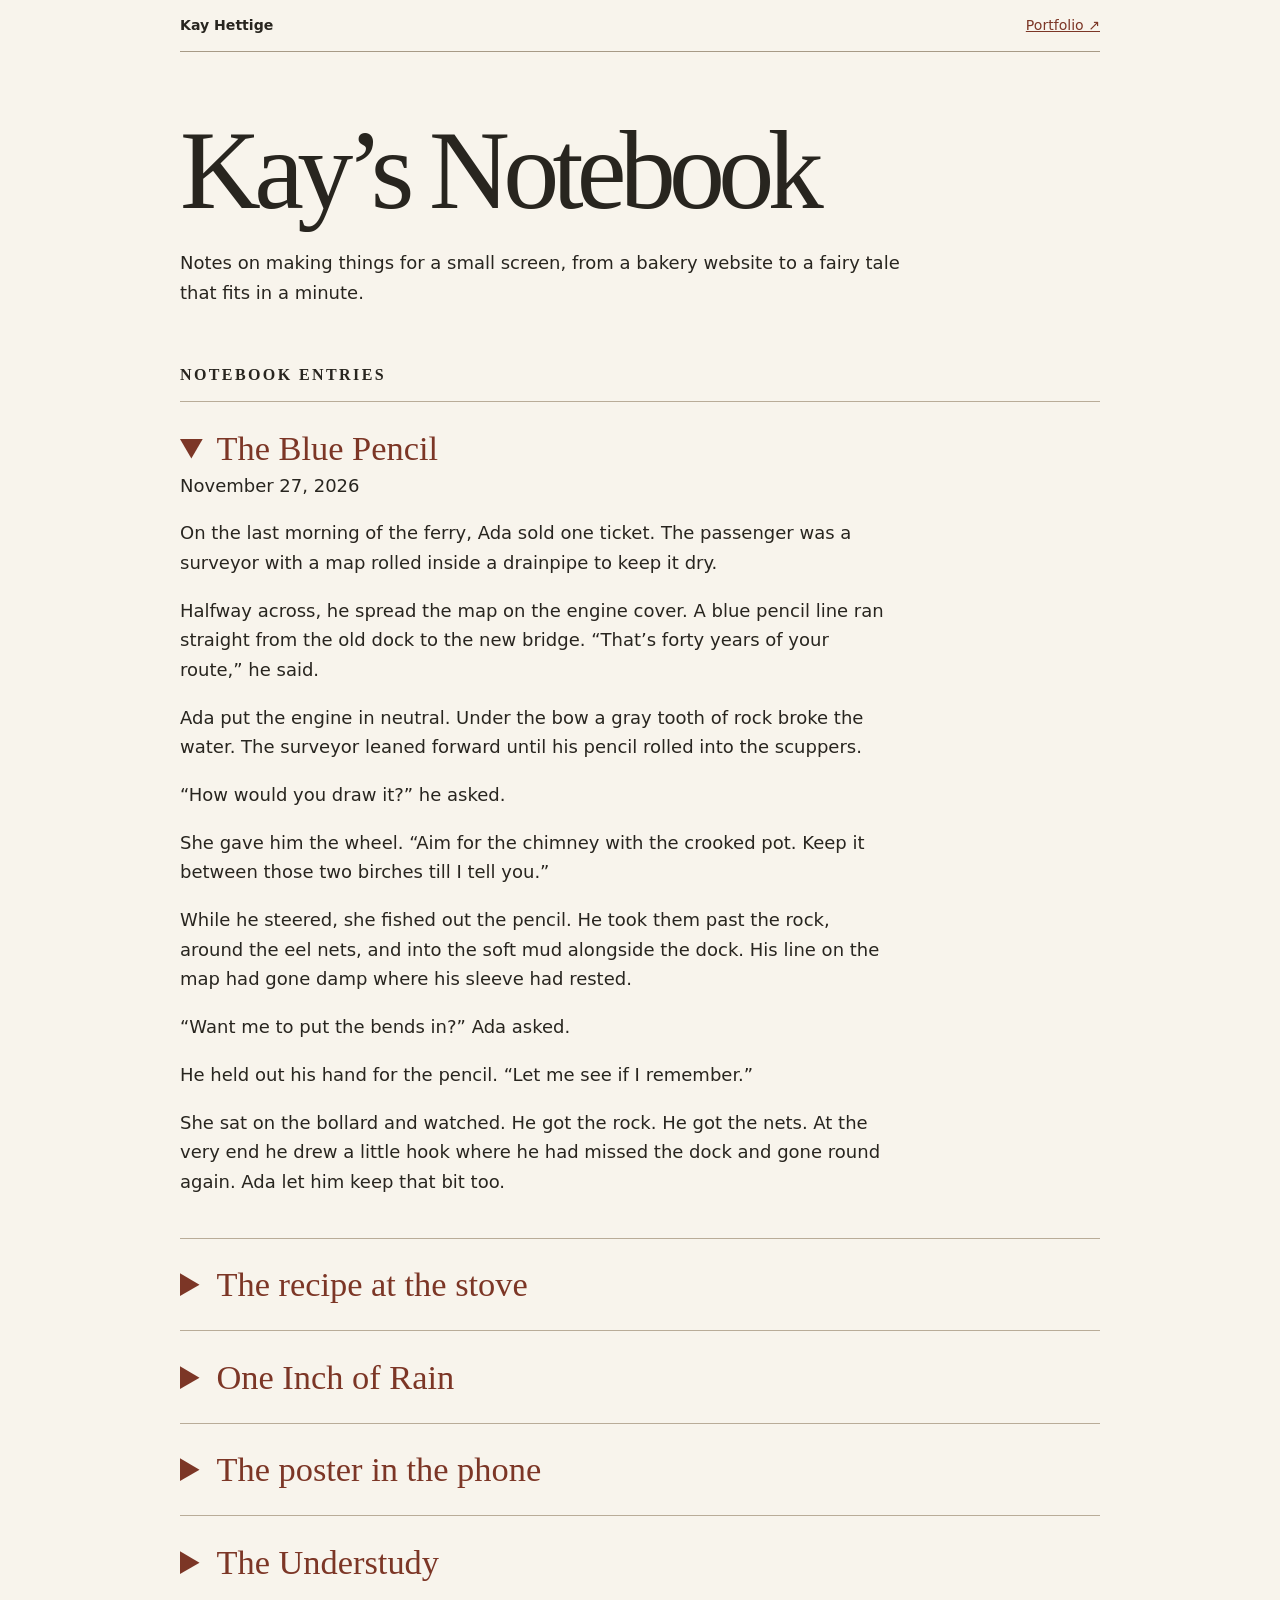
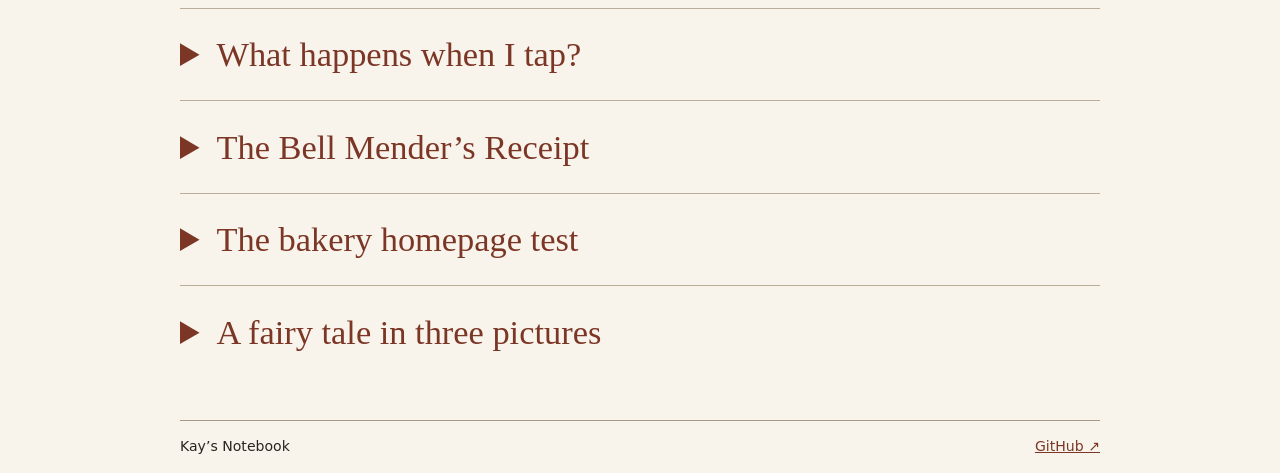
==== commit 883d4184: "Publish The Blue Pencil for November 27" ====
--- a/blog/index.html
+++ b/blog/index.html
@@ -2,7 +2,8 @@
 <html lang="en"><head><meta charset="utf-8"><meta name="viewport" content="width=device-width, initial-scale=1"><title>Kay’s Notebook | Design & storytelling</title><meta name="description" content="Kay’s field notes on designing useful websites and writing short fantasy stories."><style>
 *{box-sizing:border-box}body{margin:0;background:#f8f4ec;color:#28251f;font:18px/1.65 system-ui,sans-serif}main,header,footer{width:min(92%,920px);margin:auto}header,footer{display:flex;justify-content:space-between;gap:1em;padding:1em 0;border-bottom:1px solid #a79a86;font-size:.88rem}a,summary{color:#7c3626}a:hover,summary:hover{text-decoration:underline}h1,h2,summary{font-family:Georgia,serif}h1{font-weight:400;font-size:clamp(3.4rem,10vw,7rem);line-height:1;letter-spacing:-.06em;margin:.55em 0 .2em}main>p{max-width:40em;margin:0 0 3em}h2{font-size:1rem;text-transform:uppercase;letter-spacing:.15em}details{border-top:1px solid #b9ac98;padding:1.3em 0}summary{cursor:pointer;font-size:clamp(1.45rem,4vw,2.15rem);line-height:1.3}details p{max-width:62ch}footer{border-top:1px solid #a79a86;border-bottom:0;margin-top:3em}a:focus-visible,summary:focus-visible{outline:3px solid #77532e;outline-offset:4px}
 </style></head><body><header><strong>Kay Hettige</strong><a href="../">Portfolio ↗</a></header><main><h1>Kay’s Notebook</h1><p>Notes on making things for a small screen, from a bakery website to a fairy tale that fits in a minute.</p><h2>Notebook entries</h2>
-<details open id="the-recipe-at-the-stove"><summary>The recipe at the stove</summary><time datetime="2026-11-26">November 26, 2026</time><p>The onions are in the pan. The recipe on your phone says “add the stock.” How much? The ingredient list is three screens up, your thumb is oily, and the onions have begun to stick.</p><p>A recipe page gets used twice. At the store, a shopper needs one list with everything on it. At the stove, a cook needs the amount beside the action. Keep “2 cups vegetable stock” on the shopping list. If the stock goes in twice, let the steps do the arithmetic. “Pour ½ cup stock into the hot pan and scrape up the browned bits.” Later, “Add the remaining 1½ cups stock with the beans.”</p><p>To test the page, take a screenshot of just the middle step on a phone. Hand it to someone with an empty measuring cup. If they can point to the line they’d fill it to, that step can stand on its own.</p></details>
+<details open id="the-blue-pencil"><summary>The Blue Pencil</summary><time datetime="2026-11-27">November 27, 2026</time><p>On the last morning of the ferry, Ada sold one ticket. The passenger was a surveyor with a map rolled inside a drainpipe to keep it dry.</p><p>Halfway across, he spread the map on the engine cover. A blue pencil line ran straight from the old dock to the new bridge. “That’s forty years of your route,” he said.</p><p>Ada put the engine in neutral. Under the bow a gray tooth of rock broke the water. The surveyor leaned forward until his pencil rolled into the scuppers.</p><p>“How would you draw it?” he asked.</p><p>She gave him the wheel. “Aim for the chimney with the crooked pot. Keep it between those two birches till I tell you.”</p><p>While he steered, she fished out the pencil. He took them past the rock, around the eel nets, and into the soft mud alongside the dock. His line on the map had gone damp where his sleeve had rested.</p><p>“Want me to put the bends in?” Ada asked.</p><p>He held out his hand for the pencil. “Let me see if I remember.”</p><p>She sat on the bollard and watched. He got the rock. He got the nets. At the very end he drew a little hook where he had missed the dock and gone round again. Ada let him keep that bit too.</p></details>
+<details id="the-recipe-at-the-stove"><summary>The recipe at the stove</summary><time datetime="2026-11-26">November 26, 2026</time><p>The onions are in the pan. The recipe on your phone says “add the stock.” How much? The ingredient list is three screens up, your thumb is oily, and the onions have begun to stick.</p><p>A recipe page gets used twice. At the store, a shopper needs one list with everything on it. At the stove, a cook needs the amount beside the action. Keep “2 cups vegetable stock” on the shopping list. If the stock goes in twice, let the steps do the arithmetic. “Pour ½ cup stock into the hot pan and scrape up the browned bits.” Later, “Add the remaining 1½ cups stock with the beans.”</p><p>To test the page, take a screenshot of just the middle step on a phone. Hand it to someone with an empty measuring cup. If they can point to the line they’d fill it to, that step can stand on its own.</p></details>
 <details id="one-inch-of-rain"><summary>One Inch of Rain</summary><time datetime="2026-11-25">November 25, 2026</time><p>The rain at booth seven cost a penny an inch. Most people held out flowerpots. A boy in a wedding suit put his head under the spout.</p><p>“Your collar,” said Nell, who ran the booth.</p><p>“That’s the idea.” He fed a penny into the slot. His hair went flat. A drop hung from each ear. Across the fairground, a photographer lowered her camera.</p><p>A bride came running, holding her skirt in both fists. The boy shut his eyes. Nell reached for the towel she kept under the till.</p><p>“Did it work?” the bride asked.</p><p>The boy opened one eye. “Did you see her take any more pictures?”</p><p>His sister considered this. Then she took the pins out of her veil and set them on Nell’s counter, one by one. “I’ve been smiling since breakfast,” she said. “Have you got another penny?”</p><p>Nell turned the little brass key that opened the booth for cleaning. Water fell in a square the size of a kitchen table. By the time the photographer caught up, the bride and her brother were floating the veil in a puddle, trying to get a beetle aboard.</p><p>“That one,” the bride said, without looking up.</p></details>
 <details id="the-poster-in-the-phone"><summary>The poster in the phone</summary><time datetime="2026-11-24">November 24, 2026</time><p>The fox on the book fair poster wears round glasses. On a library wall, you can see the tiny price tag hanging from one ear. On the library website, the fox is still charming, but the line about which entrance to use has shrunk to the width of your thumbnail.</p><p>Keep the illustration. Under it, give the event its own heading, “Autumn Book Fair,” followed by two short lines of ordinary page text. “Saturday, 10 a.m. to 2 p.m.” Then, “Enter through the courtyard on Elm Street.” Someone meeting a friend can now copy the directions into a message, and the words can wrap as the reader enlarges the type.</p><p>Try a small editing exercise before publishing. Cover the picture and ask a friend to tell you where to stand at ten on Saturday. If they head for the library’s front desk, check which detail you left inside the fox.</p></details>
 <details id="the-understudy"><summary>The Understudy</summary><time datetime="2026-11-23">November 23, 2026</time><p>The dragon split from chin to belly ten minutes before curtain. All six children inside it stood up. From the front row came the voice of somebody’s little brother. “I can see Owen’s socks.”</p><p>There was green thread in the costume box, but the needle had gone home in a pirate’s cuff. Bea, who played the mountain, took off her brown blanket and laid it over the tear. It reached from the dragon’s shoulders to the tip of its tail.</p><p>“Now what do I climb?” whispered the knight.</p><p>Bea looked at the wooden sword in his hand. “You could knock.”</p><p>When the curtain went up, the knight tapped twice on the floor. A green snout poked out from under the blanket. The children had forgotten to agree on who would speak. Six sleepy voices said “Come in,” one after another, and the whole front row took off their shoes.</p><p>The knight took his off too. Bea lifted a corner of the blanket to let him in. For the rest of the play, the sword lay by the door with the shoes.</p></details>
